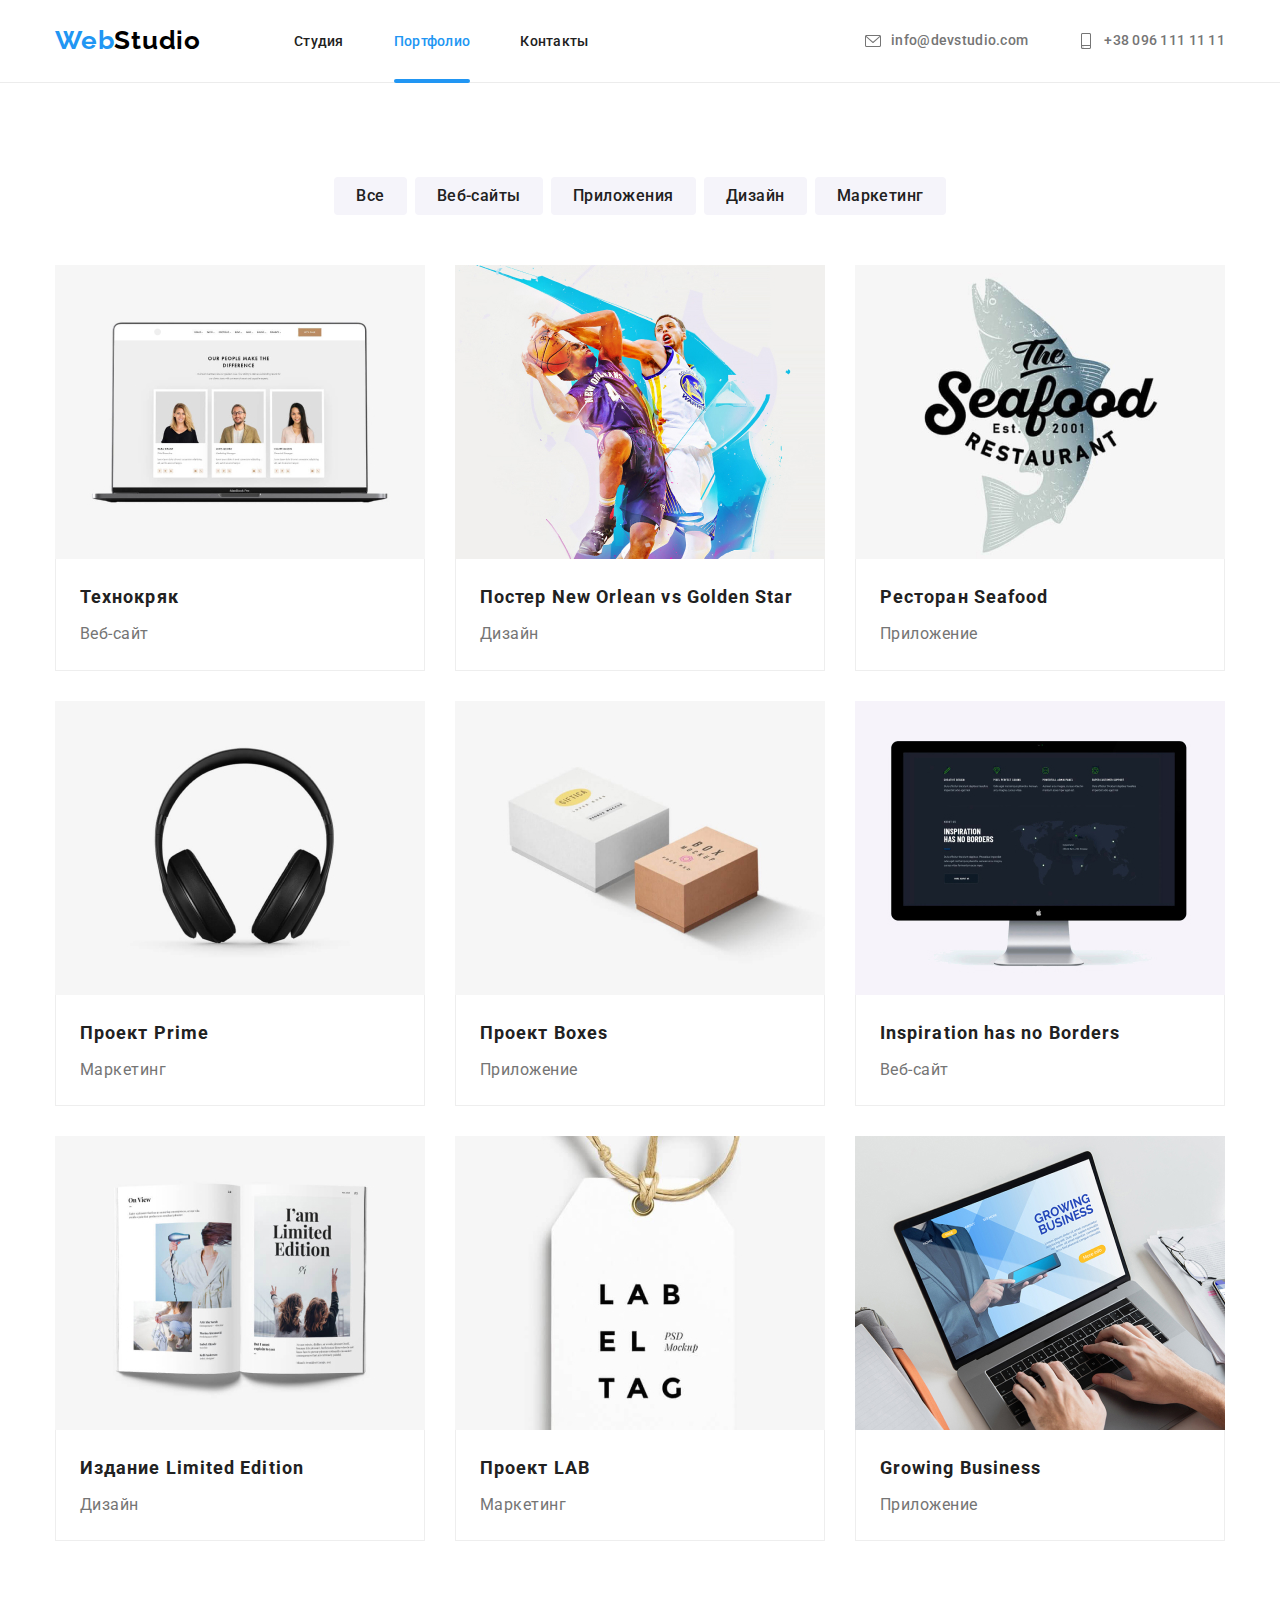
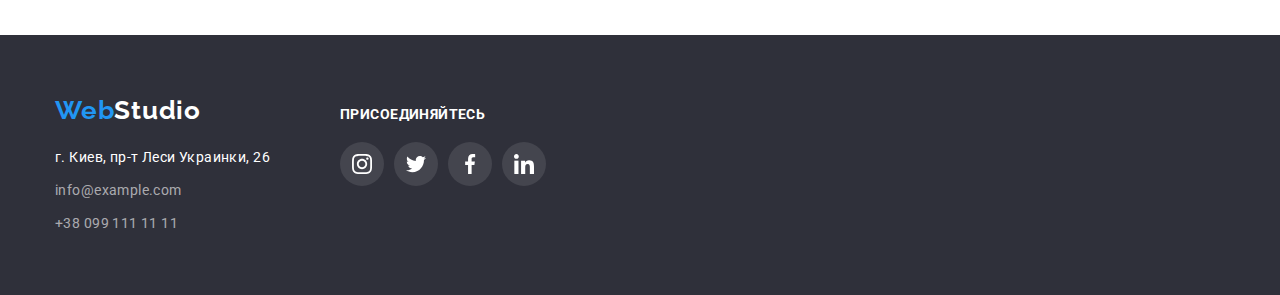
==== portfolio.html @ f80102ec "HW 06" ====
<!DOCTYPE html>
<html lang="ru">
  <head>
    <meta charset="UTF-8" />
    <meta http-equiv="X-UA-Compatible" content="IE=edge" />
    <meta name="viewport" content="width=device-width, initial-scale=1.0" />
    <title>Портфолио</title>
    <link
      rel="stylesheet"
      href="https://cdn.jsdelivr.net/npm/modern-normalize@1.1.0/modern-normalize.css"
    />
    <link rel="preconnect" href="https://fonts.googleapis.com" />
    <link rel="preconnect" href="https://fonts.gstatic.com" crossorigin />
    <link rel="stylesheet" href="./css/styles.css" />
    <link
      href="https://fonts.googleapis.com/css2?family=Raleway:wght@700&family=Roboto:wght@400;500;700;900&display=swap"
      rel="stylesheet"
    />
  </head>
  <body>
    <header class="header-page">
      <div class="container header-page-container">
        <nav class="nav">
          <a class="logo header-logo link" href="/"><span class="web">Web</span>Studio</a>
          <ul class="list nav-list nav">
            <li class="site-nav-item">
              <a class="site-nav link" href="./index.html">Студия</a></li>
            <li class="site-nav-item">
              <a class="site-nav link current" href="./portfolio.html">Портфолио</a>
            </li>
            <li class="site-nav-item"><a class="site-nav link" href="">Контакты</a></li>
          </ul>
        </nav>
        <ul class="list nav nav-item">
          <li class="contact-nav-item">
            <a class="contact-nav link" href="info@devstudio.com">
              <svg class="contact-nav-icon" width="16" height="16">
                <use href="./img/icons.svg#envelope"></use>
              </svg>
              <span lang="en"> info@devstudio.com </span>
            </a>
          </li>
          <li class="contact-nav-item">
            <a class="contact-nav link" href="tel:+380961111111">
              <svg class="contact-nav-icon" width="16" height="16">
                <use href="./img/icons.svg#smartphone"></use></svg
              >+38 096 111 11 11
            </a>
          </li>
        </ul>
      </div>
    </header>
    <main>
      <section class="portfolio">
        <div class="container">
          <ul class="list menu">
            <li><button type="button" class="button portfolio-button">Все</button></li>
            <li><button type="button" class="button portfolio-button">Веб-сайты</button></li>
            <li><button type="button" class="button portfolio-button">Приложения</button></li>
            <li><button type="button" class="button portfolio-button">Дизайн</button></li>
            <li><button type="button" class="button portfolio-button">Маркетинг</button></li>
          </ul>
          <ul class="list portfolio-list">
            <li class="portfolio-list-card">
              <div class="portfolio-list-card-wrapper">
                <img src="./img/img4.jpg" alt="Веб-сайт" width="370" height="294" />
                <p class="overlay">
                  Ресурс предлагает комплексные предложения с разным уровнем функционала и сервисов.
                  Все это позволит посетителю получить исчерпывающие сведения о компании или частном
                  лице.
                </p>
              </div>

              <div class="portfolio-card">
                <h3 class="portfolio-title">Технокряк</h3>
                <p class="portfolio-text">Веб-сайт</p>
              </div>
            </li>
            <li class="portfolio-list-card">
              <div class="portfolio-list-card-wrapper">
                <img src="./img/img5.jpg" alt="Дизайн" width="370" height="294" />
                <p class="overlay">
                  Ресурс предлагает комплексные предложения с разным уровнем функционала и сервисов.
                  Все это позволит посетителю получить исчерпывающие сведения о компании или частном
                  лице.
                </p>
              </div>

              <div class="portfolio-card">
                <h3 class="portfolio-title">
                  Постер <span lang="en">New Orlean vs Golden Star</span>
                </h3>
                <p class="portfolio-text">Дизайн</p>
              </div>
            </li>
            <li class="portfolio-list-card">
              <div class="portfolio-list-card-wrapper">
                <img src="./img/img6.jpg" alt="Приложение" width="370" height="294" />
                <p class="overlay">
                  Ресурс предлагает комплексные предложения с разным уровнем функционала и сервисов.
                  Все это позволит посетителю получить исчерпывающие сведения о компании или частном
                  лице.
                </p>
              </div>
              <div class="portfolio-card">
                <h3 class="portfolio-title">Ресторан <span lang="en">Seafood</span></h3>
                <p class="portfolio-text">Приложение</p>
              </div>
            </li>
            <li class="portfolio-list-card">
              <div class="portfolio-list-card-wrapper">
                <img src="./img/img7.jpg" alt=">Маркетинг" width="370" height="294" />
                <p class="overlay">
                  Ресурс предлагает комплексные предложения с разным уровнем функционала и сервисов.
                  Все это позволит посетителю получить исчерпывающие сведения о компании или частном
                  лице.
                </p>
              </div>
              <div class="portfolio-card">
                <h3 class="portfolio-title">Проект <span lang="en">Prime</span></h3>
                <p class="portfolio-text">Маркетинг</p>
              </div>
            </li>
            <li class="portfolio-list-card">
              <div class="portfolio-list-card-wrapper">
                <img src="./img/img8.jpg" alt="Приложение" width="370" height="294" />
                <p class="overlay">
                  Ресурс предлагает комплексные предложения с разным уровнем функционала и сервисов.
                  Все это позволит посетителю получить исчерпывающие сведения о компании или частном
                  лице.
                </p>
              </div>
              <div class="portfolio-card">
                <h3 class="portfolio-title">Проект <span lang="en">Boxes</span></h3>
                <p class="portfolio-text">Приложение</p>
              </div>
            </li>
            <li class="portfolio-list-card">
              <div class="portfolio-list-card-wrapper">
                <img src="./img/img9.jpg" alt="Веб-сайт" width="370" height="294" />
                <p class="overlay">
                  Ресурс предлагает комплексные предложения с разным уровнем функционала и сервисов.
                  Все это позволит посетителю получить исчерпывающие сведения о компании или частном
                  лице.
                </p>
              </div>
              <div class="portfolio-card">
                <h3 class="portfolio-title"><span lang="en">Inspiration has no Border</span>s</h3>
                <p class="portfolio-text">Веб-сайт</p>
              </div>
            </li>
            <li class="portfolio-list-card">
              <div class="portfolio-list-card-wrapper">
                <img src="./img/img10.jpg" alt="Дизайн" width="370" height="294" />
                <p class="overlay">
                  Ресурс предлагает комплексные предложения с разным уровнем функционала и сервисов.
                  Все это позволит посетителю получить исчерпывающие сведения о компании или частном
                  лице.
                </p>
              </div>
              <div class="portfolio-card">
                <h3 class="portfolio-title">Издание <span lang="en">Limited Edition</span></h3>
                <p class="portfolio-text">Дизайн</p>
              </div>
            </li>
            <li class="portfolio-list-card">
              <div class="portfolio-list-card-wrapper">
                <img src="./img/img11.jpg" alt=">Маркетинг" width="370" height="294" />

                <p class="overlay">
                  Ресурс предлагает комплексные предложения с разным уровнем функционала и сервисов.
                  Все это позволит посетителю получить исчерпывающие сведения о компании или частном
                  лице.
                </p>
              </div>
              <div class="portfolio-card">
                <h3 class="portfolio-title">Проект <span lang="en">LAB</span></h3>
                <p class="portfolio-text">Маркетинг</p>
              </div>
            </li>
            <li class="portfolio-list-card">
              <div class="portfolio-list-card-wrapper">
                <img src="./img/img12.jpg" alt="Приложение" width="370" height="294" />
                <p class="overlay">
                  Ресурс предлагает комплексные предложения с разным уровнем функционала и сервисов.
                  Все это позволит посетителю получить исчерпывающие сведения о компании или частном
                  лице.
                </p>
              </div>
              <div class="portfolio-card">
                <h3 class="portfolio-title"><span lang="en">Growing Business</span></h3>
                <p class="portfolio-text">Приложение</p>
              </div>
            </li>
          </ul>
        </div>
      </section>
    </main>
    <footer class="footer">
      <div class="container footer-section">
        <div class="footer-contact-section">
          <a class="logo link footer-logo" href="/"><span class="footer-web">Web</span>Studio</a>
          <address>
            <ul class="list">
              <li class="footer-list">
                <a
                  class="footer-link link"
                  href="https://www.google.com/maps/place/бул.+Леси+Украинки,+26,+Киев,+02000/@50.4265824,30.5372888,18z/data=!3m1!4b1!4m5!3m4!1s0x40d4cf0e033ecbe9:0x57a4dffefec77da0!8m2!3d50.4265807!4d30.5383858"
                  >г. Киев, пр-т Леси Украинки, 26</a
                >
              </li>
              <li class="footer-list">
                <a class="footer-contact link" href="info@example.com">info@example.com</a>
              </li>
              <li class="footer-list">
                <a class="footer-contact link" href="tel:+380961111111">+38 099 111 11 11</a>
              </li>
            </ul>
          </address>
        </div>
        <div class="footer-join">
          <h3 class="join-text">присоединяйтесь</h3>
          <ul class="footer-social-menu list">
            <li class="footer-social-list">
              <a href="" class="footer-social-link">
                <svg class="footer-social-icon" width="20" heigth="20">
                  <use href="./img/icons.svg#instagram"></use>
                </svg>
              </a>
            </li>
            <li class="footer-social-list">
              <a href="" class="footer-social-link">
                <svg class="footer-social-icon" width="20" heigth="20">
                  <use href="./img/icons.svg#twitter"></use>
                </svg>
              </a>
            </li>
            <li class="footer-social-list">
              <a href="" class="footer-social-link">
                <svg class="footer-social-icon" width="20" heigth="20">
                  <use href="./img/icons.svg#facebook"></use>
                </svg>
              </a>
            </li>
            <li class="footer-social-list">
              <a href="" class="footer-social-link">
                <svg class="footer-social-icon" width="20" heigth="20">
                  <use href="./img/icons.svg#linkedin"></use>
                </svg>
              </a>
            </li>
          </ul>
        </div>
      </div>
    </footer>
    <script src="./js/modal.js"></script>
  </body>
</html>
---- css/styles.css ----
/*====================================Сброс стилей====================================*/
h1, 
h2, 
h3, 
h4, 
p {
        margin-top: 0;
        margin-bottom: 0;
}

ul {
        margin-top: 0;
        margin-bottom: 0;
        padding-left: 0;
}

img {
        display: block;
}

.list {
        list-style: none;
}

.link {
        text-decoration: none;
}

.section {
        padding: 94px 0;
}
.container {
        width: 1200px;
        margin-left: auto;
        margin-right: auto;
        padding-left: 15px;
        padding-right: 15px;
        
}

/*====================================/Сброс стилей====================================*/

/* палитра цветов */
/* Основной цвет #757575 */
/* Вторичный цвет #212121 */
/* акцент #2196F3 */
/* Основной цвет фона #ffffff */
/* Основной цвет иконки #AFB1B8 */
:root {
        --main-text-color: #757575;
        --title-text-color: #212121;
        --accent-color :#2196F3;
        --White: #ffffff;
        --main-font-family: 'Roboto', sans-serif;
        --main-fill-icon: #AFB1B8;
        --trans-dur: 250ms;
        --trans-tim-func: cubic-bezier(0.4, 0, 0.2, 1);
}

body {
        font-family: 'Roboto', sans-serif;
        font-weight: 400;
        background-color: #ffffff;
        color: #757575;
}










/* ====================================HEADER==================================== */
.header-page {
        border-bottom: 1px solid #ECECEC;
}
.header-page-container {
        display: flex;
        align-items: center;
        justify-content: space-between;
        
}

.nav {
        display: flex;
        align-items: center;
}
.header-logo {
        padding-top: 24px;
        padding-bottom: 25px;
}

.logo {
        align-items: center;
        margin-right: 93px;

        color: #000000;

        font-family: 'Raleway', sans-serif;
        font-weight: 700;
        font-size: 26px;
        line-height: 1.19;
        letter-spacing: 0.03em;
}

.web {
        color: var(--accent-color);
}
.site-nav-item {
        position: relative;
        padding-top: 32px;
        padding-bottom: 32px;
}
.site-nav-item:not(:last-child) {
        margin-right: 50px;
}
.site-nav-item .link.current {
        color: var(--accent-color);
}
.site-nav-item .link.current::after {
        position: absolute;
        bottom: -1px;
        left: 0;
        content: '';
        width: 100%;
        height: 4px;
        background-color: var(--accent-color);
        border-radius: 2px;
}

.site-nav {
        color: var(--title-text-color);
        
        font-weight: 500;
        font-size: 14px;
        line-height: 1.14;
        letter-spacing: 0.02em;

        transition-property: color;
        transition-duration: var(--trans-dur);
        transition-timing-function: var(--trans-tim-func);
}

.site-nav:hover,
.site-nav:focus {
        color: var(--accent-color) ;
}

.contact-nav-item:not(:last-child) {
        margin-right: 50px;
}

.contact-nav {
        display: flex;
        align-items: center;
        gap: 10px;
        font-weight: 500;
        font-size: 14px;
        line-height: 1.14;
        letter-spacing: 0.02em;
        color: var(--main-text-color);

        transition-property: color;
        transition-duration: var(--trans-dur);
        transition-timing-function: var(--trans-tim-func);
}

.contact-nav:hover,
.contact-nav:focus {
        color: var(--accent-color);

}
.nav-item {
        padding-top: 32px;
        padding-bottom: 32px;
}
.contact-nav-icon {
        display: block;
        fill: currentColor;
}

/* ====================================/HEADER==================================== */

/* ====================================HERO==================================== */

.hero {
        display: flex;
        justify-content: center;
        background-repeat: no-repeat;
        background-position: 50%;
        background-color: #C4C4C4;
        background-image: linear-gradient(
        rgba(47, 48, 58, 0.4), 
        rgba(47, 48, 58, 0.4)), 
        url(../img/bg.png);
        min-height: 600px;
        padding: 0;
}

.hero-container {
        display: flex;
        flex-direction: column;
        justify-content: center;
        align-items: center;
}

.hero-title {
        margin-bottom: 30px;
        max-width: 696px;
        font-weight: 900;
        font-size: 44px;
        line-height: 1.36;
        text-align: center;
        letter-spacing: 0.06em;
        text-transform: uppercase;
        color: var(--White);
}

/* ====================================/HERO==================================== */

/* ====================================BUTTONS==================================== */

.hero-button {
        padding: 10px 32px;
        border-radius: 4px;
        border: transparent;
        font-family: 'Roboto';
        font-style: normal;
        font-weight: 700;
        font-size: 16px;
        line-height: 1.88;
        display: flex;
        align-items: center;
        text-align: center;
        letter-spacing: 0.06em;
        cursor: pointer;
        background-color: var(--accent-color);
        color: var(--White);

        transition-property: color, background-color;
        transition-duration: var(--trans-dur);
        transition-timing-function: var(--trans-tim-func);
}

.hero-button:hover,
.hero-button:focus {
        background-color: #188CE8;
        color: var(--White);
}

.button {
        font-family: 'Roboto';
        font-style: normal;
        font-weight: 500;
        font-size: 16px;
        line-height: 1.63;
        text-align: center;
        letter-spacing: 0.03em;
        cursor: pointer;
        background-color: #F5F4FA;
        color: var(--title-text-color);

        transition-property: color, background-color;
        transition-duration: var(--trans-dur);
        transition-timing-function: var(--trans-tim-func);
}

.button:hover,
.button:focus {
        background-color: var(--accent-color);
        color: var(--White);
}
/* ====================================/BUTTONS==================================== */

/* ====================================FEATURES==================================== */

.features-list {
        display:flex;
        align-items: center;
        flex-wrap: wrap;
        gap: 30px;
}

.features-item {
        display: flex;
        flex-direction: column;
        flex-basis: calc((100% - 90px) / 4);
}

.section .section-title {
        margin-bottom: 10px;
        font-weight: 700;
        font-size: 14px;
        line-height: 1.14;
        letter-spacing: 0.03em;
        text-transform: uppercase;
        color: var(--title-text-color);
}
.section .section-text {
        font-size: 14px;
        line-height: 1.71;
        letter-spacing: 0.03em;
}
.features-list-icon {
        display: flex;
        justify-content: center;
        align-items: center;
        height: 120px;
        background: #F5F4FA;
        border-radius: 4px;
        margin-bottom: 30px;
}

/* ====================================/FEATURES==================================== */

/* ====================================WORK==================================== */
.work {
        padding-top: 0;
}

.work-title {
        margin-bottom: 50px;
        font-weight: 700;
        font-size: 36px;
        line-height: 1.16;
        text-align: center;
        letter-spacing: 0.03em;
        color: var(--title-text-color);
}

.work-list {
        display: flex;
        flex-wrap: wrap;
        gap: 30px;
}
.work-list-card {
        position: relative;
        flex-basis: calc((100% - 60px) / 3);
}
.modal {
        position: absolute;
        bottom: 0;
        left: 0;
        width: 100%;
        padding: 27px 82px;
        background: rgba(47, 48, 58, 0.8);


        font-family: 'Roboto';
        font-style: normal;
        font-weight: 700;
        font-size: 14px;
        line-height: 16px;
        text-align: center;
        letter-spacing: 0.03em;
        text-transform: uppercase;
        
        color: #FFFFFF;
}

/* ====================================/WORK==================================== */

/* ====================================TEAM==================================== */
.team-fon {
        background-color: #F5F4FA;
}

.team-title {
        margin-bottom: 50px;
        font-weight: 700;
        font-size: 36px;
        line-height: 1.16;
        text-align: center;
        letter-spacing: 0.03em;
        color: var(--title-text-color);
}
.team-list {
        display: flex;
        flex-wrap: wrap;
        gap: 30px;
}

.team-card {
        flex-basis: calc((100% - 90px) / 4);
        background: var(--White);
        box-shadow: 0px 1px 3px rgba(0, 0, 0, 0.12), 0px 1px 1px rgba(0, 0, 0, 0.14), 0px 2px 1px rgba(0, 0, 0, 0.2);
        border-radius: 0px 0px 4px 4px;
}
.team-card-text {
        padding-top: 30px;
        padding-bottom: 30px;
}

.team-name {
        margin-bottom: 10px;
        font-weight: 500;
        font-size: 16px;
        line-height: 1.19;
        text-align: center;
        letter-spacing: 0.03em;
        color: var(--title-text-color);
}

.team-text {
        margin-bottom: 16px;
        font-size: 16px;
        line-height: 1.19;
        text-align: center;
        letter-spacing: 0.03em;
        color: var(--main-text-color);
}

.team-social-list {
        display: flex;
        justify-content: center;
        gap: 10px;
}

.team-social-link {
        display: flex;
        align-items: center;
        justify-content: center;
        width: 44px;
        height: 44px;
        border-radius: 50%;
        background-color: var(--White);
        fill: var(--main-fill-icon);

        transition-property: fill, background-color;
        transition-duration: var(--trans-dur);
        transition-timing-function: var(--trans-tim-func);
}
.team-social-link:hover,
.team-social-link:focus {
        background-color: var(--accent-color);
        fill: var(--White);
}


/* ====================================/TEAM==================================== */

/* ====================================CLIENT==================================== */
.client-title {
        font-weight: 700;
        font-size: 36px;
        line-height: 42px;
        text-align: center;
        letter-spacing: 0.03em;
        
        color: var(--title-text-color);
        margin-bottom: 50px;
}

.client-list {
        display: flex;
        justify-content: space-between;
}

.client-link {
        display: flex;
        justify-content: center;
        align-items: center;
        width: 170px;
        height: 92px;
        border: 1px solid var(--main-fill-icon);
        border-radius: 3px;
        fill: var(--main-fill-icon);

        transition-property: fill, border;
        transition-duration: var(--trans-dur);
        transition-timing-function: var(--trans-tim-func);
}

.client-link:hover,
.client-link:focus {
        fill: var(--accent-color);
        border: 1px solid var(--accent-color);
}
/* ====================================/CLIENT==================================== */

/* ====================================FOOTER==================================== */
.footer {
        background-color: #2F303A;
        padding-top: 60px;
        padding-bottom: 60px;
}

.footer-section {
        display: flex;
        align-items: baseline;
}

.footer-contact-section {
        display: flex;
        flex-direction: column;
        margin-right: 70px;
}

.footer .logo {
        font-family: 'Raleway', sans-serif;
        font-weight: 700;
        font-size: 26px;
        line-height: 1.19;
        letter-spacing: 0.03em;
        color: var(--White) ;
        margin: 0;
        margin-bottom: 20px;
}
.footer-logo {
        margin-bottom: 20px;
}
.footer-web {
        color: var(--accent-color);
}

.footer-list:not(:last-child) {
        margin-bottom: 9px;
}

.footer-link {
        font-size: 14px;
        font-style: normal;
        line-height: 1.71;
        letter-spacing: 0.03em;
        color: var(--White);
}
.footer-contact {
        font-size: 14px;
        font-style: normal;
        line-height: 1.71;
        letter-spacing: 0.03em;
        color: rgba(255, 255, 255, 0.6);

        transition-property: color;
        transition-duration: var(--trans-dur);
        transition-timing-function: var(--trans-tim-func);
}
.footer-contact:hover,
.footer-contact:focus {
        color: var(--accent-color);
}
/*  JOIN */

.join-text {
        font-family: 'Roboto';
        font-style: normal;
        font-weight: 700;
        font-size: 14px;
        line-height: 16px;
        letter-spacing: 0.03em;
        text-transform: uppercase;
        color: var(--White);

        margin-bottom: 20px;
}
/*================== JOIN ==================*/
.footer-join {
        display: flex;
        flex-direction: column;
}

.footer-social-menu {
        display: flex;
}

.footer-social-list {
        margin-right: 10px;
}

.footer-social-link {
        display: flex;
        justify-content: center;
        align-items: center;
        width: 44px;
        height: 44px;
        background: rgba(255, 255, 255, 0.1);
        border-radius: 50%;

        transition-property: background-color;
        transition-duration: var(--trans-dur);
        transition-timing-function: var(--trans-tim-func);

}
.footer-social-link:hover,
.footer-social-link:focus {
        background-color: #2196F3;
}

.footer-social-icon {
        width: 20px;
        height: 20px;
        fill: var(--White);
}

/*================== /JOIN ==================*/

/* ====================================/FOOTER==================================== */

/* ====================================MODAL WINDOW==================================== */

.backdrop {
        position: fixed;
        width: 100%;
        height: 100%;
        top: 0;
        left: 0;
        background-color: rgba(0, 0, 0, 0.2);
        z-index: 1000;

        transition-property: visibility, opacity, transform;
        transition-duration: var(--trans-dur);
        transition-timing-function: var(--trans-tim-func);
}

.backdrop.is-hidden {
        visibility: hidden;
        opacity: 0;
        pointer-events: none;
        transform: translateY(100%) scale(4);
}

.modal-window {
        position: absolute;
        top: 50%;
        left: 50%;
        transform: translate(-50%, -50%) scale(1);
        

        width: 528px;
        min-height: 581px;
        background-color: var(--White);
}

.modal-close-btn {
        display: flex;
        justify-content: center;
        align-items: center;

        position: absolute;
        top: 8px;
        right: 8px;
        width: 30px;
        height: 30px;
        background-color: #FFFFFF;
        border: 1px solid rgba(0, 0, 0, 0.1);
        border-radius: 50%;

        transition-property: fill;
        transition-duration: var(--trans-dur);
        transition-timing-function: var(--trans-tim-func);
}
.modal-close-btn:hover,
.modal-close-btn:focus {
        fill: var(--accent-color);
}


/* ====================================/MODAL WINDOW==================================== */

/* ====================================PORTFOLIO==================================== */
.portfolio {
        display: flex;
        flex-direction: column;
        padding-top: 94px;
        padding-bottom: 94px;
}

.menu {
        display: flex;
        flex-wrap: wrap;
        justify-content: center;
        align-items: center;

        gap: 8px;
        margin-bottom: 50px;
}

.portfolio-button {
        padding: 6px 22px;

        border-radius: 4px;
        border: transparent;

        transition-property: color var(--trans-dur) var(--trans-tim-func), bacground-color var(--trans-dur) var(--trans-tim-func), box-shadow var(--trans-dur) var(--trans-tim-func);
}

.portfolio-button:hover,
.portfolio-button:focus {
        background-color: var(--accent-color);
        color: var(--White);
        box-shadow: 0px 3px 1px rgba(0, 0, 0, 0.1),
        0px 1px 2px rgba(0, 0, 0, 0.08),
        0px 2px 2px rgba(0, 0, 0, 0.12);
}

.portfolio-list {
        display: flex;
        flex-wrap: wrap;
        justify-content: space-between;
        gap: 30px;
}
.portfolio-list-card {
        position: relative;
        flex-basis: calc((100% - 60px) / 3);

        transition-property: box-shadow;
        transition-duration: var(--trans-dur);
        transition-timing-function: var(--trans-tim-func);
}
.portfolio-list-card:hover,
.portfolio-list-card:focus {
        cursor: pointer;
        box-shadow: 
        0px 1px 1px rgba(0, 0, 0, 0.12), 
        0px 4px 4px rgba(0, 0, 0, 0.06), 
        1px 4px 6px rgba(0, 0, 0, 0.16);
        
}
.overlay {
        position: absolute;
        left: 0;
        bottom: 0;
        overflow: auto;
        transform: translate(0, 100%);


        font-style: normal;
        font-family: 'Roboto';
        font-weight: 400;
        font-size: 18px;
        line-height: 28px;
        letter-spacing: 0.03em;
        
        color: var(--White);
        background-color: rgba(33, 150, 243, 0.9);
        padding: 63px 24px;

        transition-property: transform;
        transition-duration: var(--trans-dur);
        transition-timing-function: var(--trans-tim-func);
}

.portfolio-list-card:hover .overlay {
        transform: translate(0, 0%);
}


.portfolio-list-card-wrapper {
        position: relative;
        overflow: hidden;
}



.portfolio-card {
        background: var(--White);
        border-right: 1px solid #EEEEEE;
        border-bottom: 1px solid #EEEEEE;
        border-left: 1px solid #EEEEEE;
        padding: 20px 24px;
}

.portfolio-title {
        font-weight: 700;
        font-size: 18px;
        line-height: 2;
        letter-spacing: 0.06em;
        color: var(--title-text-color);
        margin-bottom: 4px;
}

.portfolio-text {
        font-size: 16px;
        line-height: 1.88;
        letter-spacing: 0.03em;
        color: var(--main-text-color);
}
/* ====================================/PORTFOLIO==================================== */
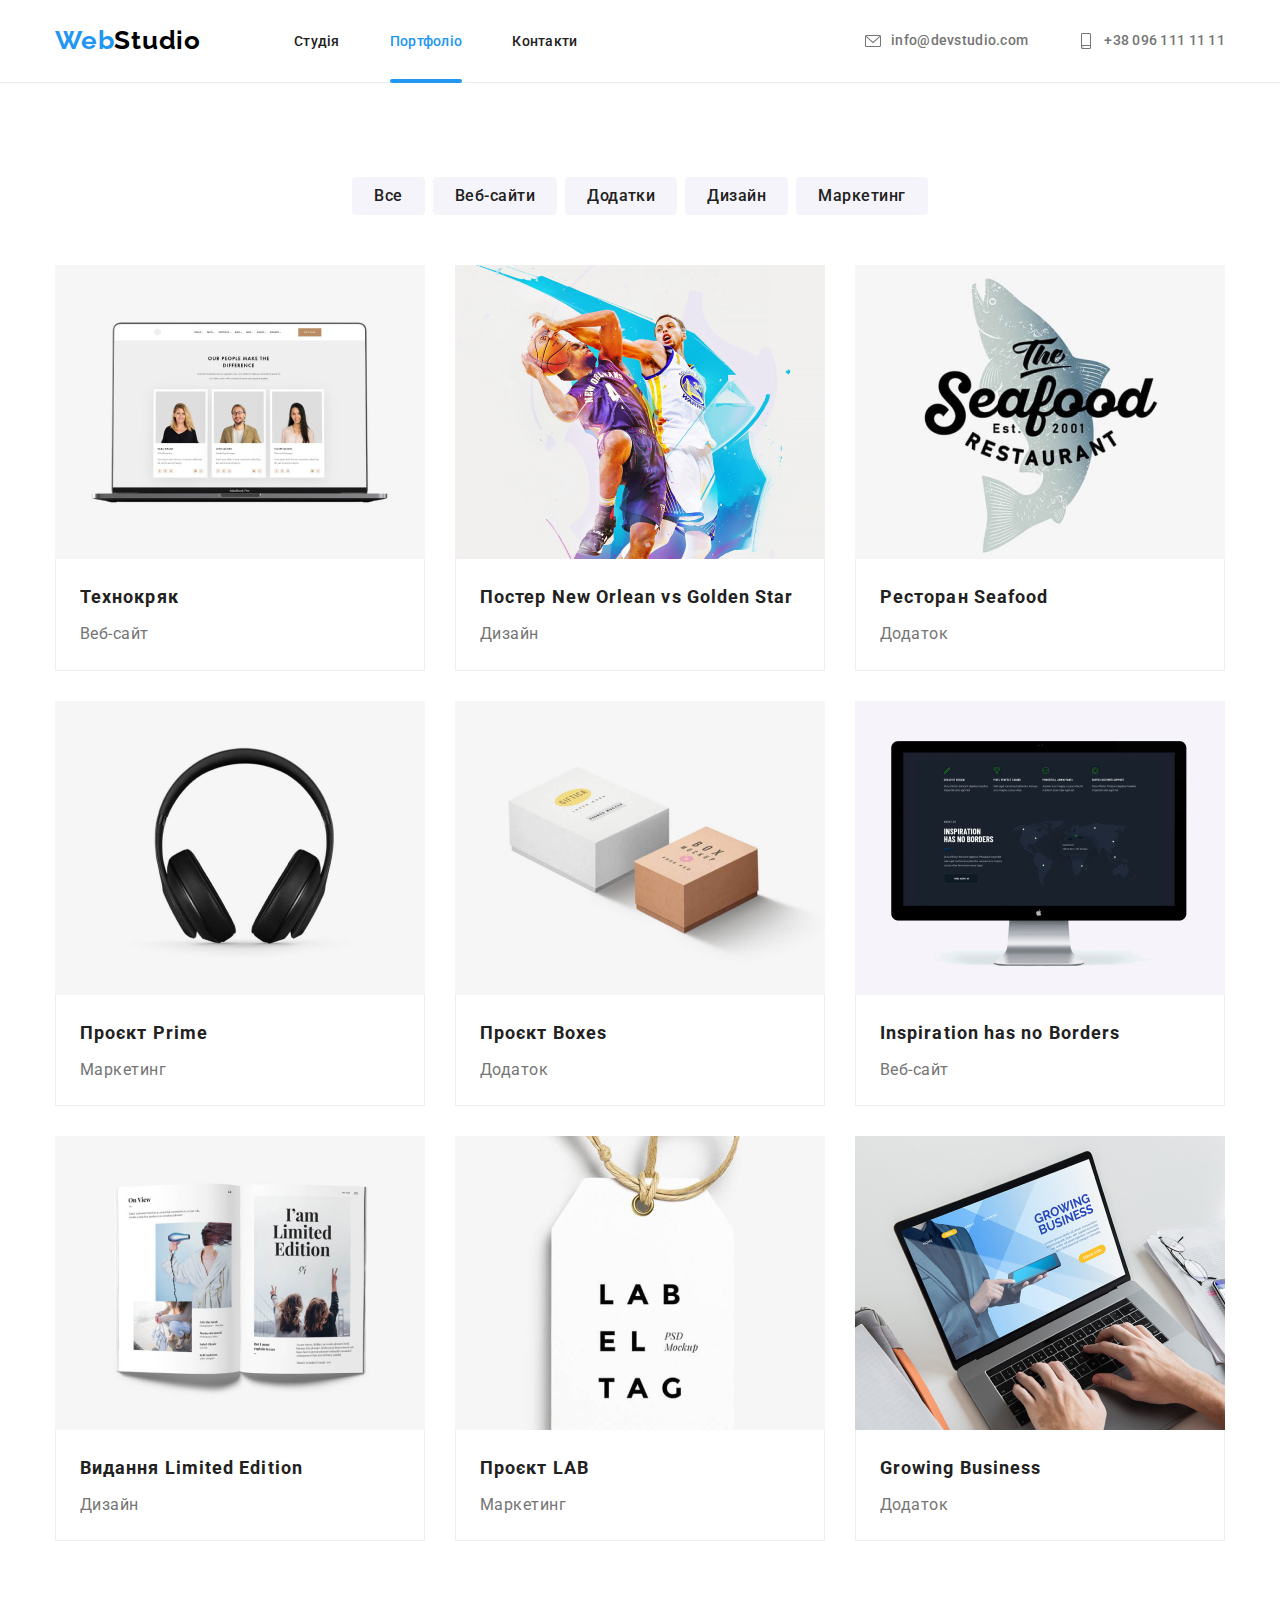
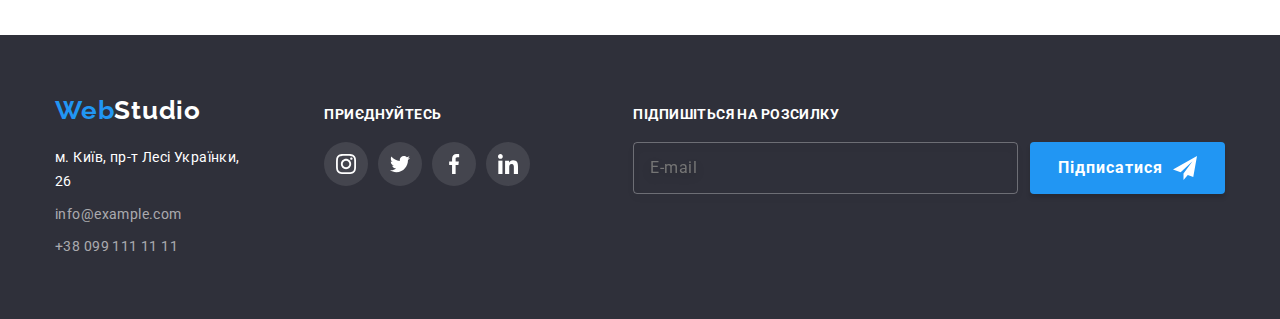
==== commit 2db68c8a: "HW 06" ====
--- a/portfolio.html
+++ b/portfolio.html
@@ -1,5 +1,5 @@
 <!DOCTYPE html>
-<html lang="ru">
+<html lang="uk">
   <head>
     <meta charset="UTF-8" />
     <meta http-equiv="X-UA-Compatible" content="IE=edge" />
@@ -21,14 +21,15 @@
     <header class="header-page">
       <div class="container header-page-container">
         <nav class="nav">
-          <a class="logo header-logo link" href="/"><span class="web">Web</span>Studio</a>
+          <a class="logo header-logo link" href="/"> <span class="web">Web</span>Studio</a>
           <ul class="list nav-list nav">
             <li class="site-nav-item">
-              <a class="site-nav link" href="./index.html">Студия</a></li>
+              <a class="site-nav link" href="./index.html">Студія</a>
+            </li>
             <li class="site-nav-item">
-              <a class="site-nav link current" href="./portfolio.html">Портфолио</a>
-            </li>
-            <li class="site-nav-item"><a class="site-nav link" href="">Контакты</a></li>
+              <a class="site-nav link current" href="./portfolio.html">Портфоліо</a>
+            </li>
+            <li class="site-nav-item"><a class="site-nav link" href="">Контакти</a></li>
           </ul>
         </nav>
         <ul class="list nav nav-item">
@@ -55,8 +56,8 @@
         <div class="container">
           <ul class="list menu">
             <li><button type="button" class="button portfolio-button">Все</button></li>
-            <li><button type="button" class="button portfolio-button">Веб-сайты</button></li>
-            <li><button type="button" class="button portfolio-button">Приложения</button></li>
+            <li><button type="button" class="button portfolio-button">Веб-сайти</button></li>
+            <li><button type="button" class="button portfolio-button">Додатки</button></li>
             <li><button type="button" class="button portfolio-button">Дизайн</button></li>
             <li><button type="button" class="button portfolio-button">Маркетинг</button></li>
           </ul>
@@ -65,9 +66,9 @@
               <div class="portfolio-list-card-wrapper">
                 <img src="./img/img4.jpg" alt="Веб-сайт" width="370" height="294" />
                 <p class="overlay">
-                  Ресурс предлагает комплексные предложения с разным уровнем функционала и сервисов.
-                  Все это позволит посетителю получить исчерпывающие сведения о компании или частном
-                  лице.
+                  Ресурс пропонує комплексні пропозиції з різним рівнем функціоналу та сервісів. Все
+                  це дозволить відвідувачу отримати вичерпні відомості про компанію чи приватну
+                  особу.
                 </p>
               </div>
 
@@ -80,9 +81,9 @@
               <div class="portfolio-list-card-wrapper">
                 <img src="./img/img5.jpg" alt="Дизайн" width="370" height="294" />
                 <p class="overlay">
-                  Ресурс предлагает комплексные предложения с разным уровнем функционала и сервисов.
-                  Все это позволит посетителю получить исчерпывающие сведения о компании или частном
-                  лице.
+                  Ресурс пропонує комплексні пропозиції з різним рівнем функціоналу та сервісів. Все
+                  це дозволить відвідувачу отримати вичерпні відомості про компанію чи приватну
+                  особу.
                 </p>
               </div>
 
@@ -97,27 +98,27 @@
               <div class="portfolio-list-card-wrapper">
                 <img src="./img/img6.jpg" alt="Приложение" width="370" height="294" />
                 <p class="overlay">
-                  Ресурс предлагает комплексные предложения с разным уровнем функционала и сервисов.
-                  Все это позволит посетителю получить исчерпывающие сведения о компании или частном
-                  лице.
+                  Ресурс пропонує комплексні пропозиції з різним рівнем функціоналу та сервісів. Все
+                  це дозволить відвідувачу отримати вичерпні відомості про компанію чи приватну
+                  особу.
                 </p>
               </div>
               <div class="portfolio-card">
                 <h3 class="portfolio-title">Ресторан <span lang="en">Seafood</span></h3>
-                <p class="portfolio-text">Приложение</p>
+                <p class="portfolio-text">Додаток</p>
               </div>
             </li>
             <li class="portfolio-list-card">
               <div class="portfolio-list-card-wrapper">
                 <img src="./img/img7.jpg" alt=">Маркетинг" width="370" height="294" />
                 <p class="overlay">
-                  Ресурс предлагает комплексные предложения с разным уровнем функционала и сервисов.
-                  Все это позволит посетителю получить исчерпывающие сведения о компании или частном
-                  лице.
-                </p>
-              </div>
-              <div class="portfolio-card">
-                <h3 class="portfolio-title">Проект <span lang="en">Prime</span></h3>
+                  Ресурс пропонує комплексні пропозиції з різним рівнем функціоналу та сервісів. Все
+                  це дозволить відвідувачу отримати вичерпні відомості про компанію чи приватну
+                  особу.
+                </p>
+              </div>
+              <div class="portfolio-card">
+                <h3 class="portfolio-title">Проєкт <span lang="en">Prime</span></h3>
                 <p class="portfolio-text">Маркетинг</p>
               </div>
             </li>
@@ -125,23 +126,23 @@
               <div class="portfolio-list-card-wrapper">
                 <img src="./img/img8.jpg" alt="Приложение" width="370" height="294" />
                 <p class="overlay">
-                  Ресурс предлагает комплексные предложения с разным уровнем функционала и сервисов.
-                  Все это позволит посетителю получить исчерпывающие сведения о компании или частном
-                  лице.
-                </p>
-              </div>
-              <div class="portfolio-card">
-                <h3 class="portfolio-title">Проект <span lang="en">Boxes</span></h3>
-                <p class="portfolio-text">Приложение</p>
+                  Ресурс пропонує комплексні пропозиції з різним рівнем функціоналу та сервісів. Все
+                  це дозволить відвідувачу отримати вичерпні відомості про компанію чи приватну
+                  особу.
+                </p>
+              </div>
+              <div class="portfolio-card">
+                <h3 class="portfolio-title">Проєкт <span lang="en">Boxes</span></h3>
+                <p class="portfolio-text">Додаток</p>
               </div>
             </li>
             <li class="portfolio-list-card">
               <div class="portfolio-list-card-wrapper">
                 <img src="./img/img9.jpg" alt="Веб-сайт" width="370" height="294" />
                 <p class="overlay">
-                  Ресурс предлагает комплексные предложения с разным уровнем функционала и сервисов.
-                  Все это позволит посетителю получить исчерпывающие сведения о компании или частном
-                  лице.
+                  Ресурс пропонує комплексні пропозиції з різним рівнем функціоналу та сервісів. Все
+                  це дозволить відвідувачу отримати вичерпні відомості про компанію чи приватну
+                  особу.
                 </p>
               </div>
               <div class="portfolio-card">
@@ -153,13 +154,13 @@
               <div class="portfolio-list-card-wrapper">
                 <img src="./img/img10.jpg" alt="Дизайн" width="370" height="294" />
                 <p class="overlay">
-                  Ресурс предлагает комплексные предложения с разным уровнем функционала и сервисов.
-                  Все это позволит посетителю получить исчерпывающие сведения о компании или частном
-                  лице.
-                </p>
-              </div>
-              <div class="portfolio-card">
-                <h3 class="portfolio-title">Издание <span lang="en">Limited Edition</span></h3>
+                  Ресурс пропонує комплексні пропозиції з різним рівнем функціоналу та сервісів. Все
+                  це дозволить відвідувачу отримати вичерпні відомості про компанію чи приватну
+                  особу.
+                </p>
+              </div>
+              <div class="portfolio-card">
+                <h3 class="portfolio-title">Видання <span lang="en">Limited Edition</span></h3>
                 <p class="portfolio-text">Дизайн</p>
               </div>
             </li>
@@ -168,13 +169,13 @@
                 <img src="./img/img11.jpg" alt=">Маркетинг" width="370" height="294" />
 
                 <p class="overlay">
-                  Ресурс предлагает комплексные предложения с разным уровнем функционала и сервисов.
-                  Все это позволит посетителю получить исчерпывающие сведения о компании или частном
-                  лице.
-                </p>
-              </div>
-              <div class="portfolio-card">
-                <h3 class="portfolio-title">Проект <span lang="en">LAB</span></h3>
+                  Ресурс пропонує комплексні пропозиції з різним рівнем функціоналу та сервісів. Все
+                  це дозволить відвідувачу отримати вичерпні відомості про компанію чи приватну
+                  особу.
+                </p>
+              </div>
+              <div class="portfolio-card">
+                <h3 class="portfolio-title">Проєкт <span lang="en">LAB</span></h3>
                 <p class="portfolio-text">Маркетинг</p>
               </div>
             </li>
@@ -182,14 +183,14 @@
               <div class="portfolio-list-card-wrapper">
                 <img src="./img/img12.jpg" alt="Приложение" width="370" height="294" />
                 <p class="overlay">
-                  Ресурс предлагает комплексные предложения с разным уровнем функционала и сервисов.
-                  Все это позволит посетителю получить исчерпывающие сведения о компании или частном
-                  лице.
+                  Ресурс пропонує комплексні пропозиції з різним рівнем функціоналу та сервісів. Все
+                  це дозволить відвідувачу отримати вичерпні відомості про компанію чи приватну
+                  особу.
                 </p>
               </div>
               <div class="portfolio-card">
                 <h3 class="portfolio-title"><span lang="en">Growing Business</span></h3>
-                <p class="portfolio-text">Приложение</p>
+                <p class="portfolio-text">Додаток</p>
               </div>
             </li>
           </ul>
@@ -206,7 +207,7 @@
                 <a
                   class="footer-link link"
                   href="https://www.google.com/maps/place/бул.+Леси+Украинки,+26,+Киев,+02000/@50.4265824,30.5372888,18z/data=!3m1!4b1!4m5!3m4!1s0x40d4cf0e033ecbe9:0x57a4dffefec77da0!8m2!3d50.4265807!4d30.5383858"
-                  >г. Киев, пр-т Леси Украинки, 26</a
+                  >м. Київ, пр-т Лесі Українки, 26</a
                 >
               </li>
               <li class="footer-list">
@@ -219,38 +220,61 @@
           </address>
         </div>
         <div class="footer-join">
-          <h3 class="join-text">присоединяйтесь</h3>
+          <h3 class="join-text">Приєднуйтесь</h3>
           <ul class="footer-social-menu list">
             <li class="footer-social-list">
               <a href="" class="footer-social-link">
-                <svg class="footer-social-icon" width="20" heigth="20">
+                <svg class="footer-social-icon">
                   <use href="./img/icons.svg#instagram"></use>
                 </svg>
               </a>
             </li>
             <li class="footer-social-list">
               <a href="" class="footer-social-link">
-                <svg class="footer-social-icon" width="20" heigth="20">
+                <svg class="footer-social-icon">
                   <use href="./img/icons.svg#twitter"></use>
                 </svg>
               </a>
             </li>
             <li class="footer-social-list">
               <a href="" class="footer-social-link">
-                <svg class="footer-social-icon" width="20" heigth="20">
+                <svg class="footer-social-icon">
                   <use href="./img/icons.svg#facebook"></use>
                 </svg>
               </a>
             </li>
             <li class="footer-social-list">
               <a href="" class="footer-social-link">
-                <svg class="footer-social-icon" width="20" heigth="20">
+                <svg class="footer-social-icon">
                   <use href="./img/icons.svg#linkedin"></use>
                 </svg>
               </a>
             </li>
           </ul>
         </div>
+        <form class="footer-form">
+          <label for="send">
+            <span class="footer-form-label">
+              Підпишіться на розсилку
+            </span>
+          </label>
+          <div class="footer-form-wrapper">
+            <input
+            class="footer-form-input"
+            type="email"
+            name="user_email"
+            id="send"
+            placeholder="E-mail"
+          />
+          <button type="submit" class="footer-button-send">
+            Підписатися
+            <svg class="footer-button-send-icon" width="24" height="24">
+              <use href="./img/icons.svg#send"></use>
+            </svg>
+          </button>
+          </div>
+          
+        </form>
       </div>
     </footer>
     <script src="./js/modal.js"></script>
--- a/css/styles.css
+++ b/css/styles.css
@@ -36,6 +36,16 @@
         padding-left: 15px;
         padding-right: 15px;
         
+}
+.visually-hidden {
+        position: absolute;
+        width: 1px;
+        height: 1px;
+        margin: -1px;
+        padding: 0;
+        overflow: hidden;
+        border: 0;
+        clip: rect(0 0 0 0);
 }
 
 /*====================================/Сброс стилей====================================*/
@@ -553,13 +563,14 @@
         letter-spacing: 0.03em;
         text-transform: uppercase;
         color: var(--White);
-
         margin-bottom: 20px;
 }
+
 /*================== JOIN ==================*/
 .footer-join {
         display: flex;
         flex-direction: column;
+        margin-right: 93px;
 }
 
 .footer-social-menu {
@@ -578,11 +589,9 @@
         height: 44px;
         background: rgba(255, 255, 255, 0.1);
         border-radius: 50%;
-
         transition-property: background-color;
         transition-duration: var(--trans-dur);
         transition-timing-function: var(--trans-tim-func);
-
 }
 .footer-social-link:hover,
 .footer-social-link:focus {
@@ -594,6 +603,91 @@
         height: 20px;
         fill: var(--White);
 }
+
+.footer-form {
+        display: flex;
+        flex-direction: column;
+
+
+}
+.footer-form-wrapper {
+        display: flex;
+
+}
+
+.footer-form-label {
+        display: block;
+        margin-bottom: 20px;
+        font-family: 'Roboto';
+        font-style: normal;
+        font-weight: 700;
+        font-size: 14px;
+        line-height: 16px;
+        letter-spacing: 0.03em;
+        text-transform: uppercase;
+        color: var(--White)
+}
+.footer-form-input {
+        width: 385px;
+        padding-top: 15px;
+        padding-bottom: 15px;
+        padding-left: 16px;
+        font-family: 'Roboto';
+        font-style: normal;
+        font-weight: 400;
+        font-size: 16px;
+        line-height: 20px;
+
+        display: flex;
+        align-items: center;
+        letter-spacing: 0.03em;
+        color: rgba(255, 255, 255, 0.6);
+        border: 1px solid rgba(255, 255, 255, 0.3);
+        filter: drop-shadow(0px 4px 4px rgba(0, 0, 0, 0.15));
+        border-radius: 4px;
+        background-color: transparent;
+}
+.footer-form-input:focus {
+        border: 1px solid #2196F3;
+        border-color: var(--accent-color);
+        outline: none;
+}
+
+.footer-button-send {
+        display: flex;
+        align-items: center;
+        text-align: center;
+        margin-left: 12px;
+        padding: 10px 28px;
+        font-family: 'Roboto';
+        font-style: normal;
+        font-weight: 700;
+        font-size: 16px;
+        line-height: 30px;
+        cursor: pointer;
+        letter-spacing: 0.06em;
+        color: var(--White);
+        background: var(--accent-color);
+        box-shadow: 0px 4px 4px rgba(0, 0, 0, 0.15);
+        border: transparent;
+        border-radius: 4px;
+        fill: var(--White);
+
+        transition-property: color, background-color;
+        transition-duration: var(--trans-dur);
+        transition-timing-function: var(--trans-tim-func);
+}
+
+.footer-button-send:hover,
+.footer-button-send:focus {
+        outline: none;
+        background-color: #188CE8;
+        color: var(--White);
+}
+.footer-button-send-icon {
+        margin-left: 10px;
+}
+
 
 /*================== /JOIN ==================*/
 
@@ -609,7 +703,6 @@
         left: 0;
         background-color: rgba(0, 0, 0, 0.2);
         z-index: 1000;
-
         transition-property: visibility, opacity, transform;
         transition-duration: var(--trans-dur);
         transition-timing-function: var(--trans-tim-func);
@@ -627,23 +720,33 @@
         top: 50%;
         left: 50%;
         transform: translate(-50%, -50%) scale(1);
-        
-
+        padding: 40px;
         width: 528px;
         min-height: 581px;
         background-color: var(--White);
 }
+.modal-title {
+        font-family: 'Roboto';
+        font-style: normal;
+        font-weight: 700;
+        font-size: 20px;
+        line-height: 23px;
+        text-align: center;
+        letter-spacing: 0.03em;
+        color: var(--title-text-color);
+        margin: 40px 40px 12px 40px;
+}
 
 .modal-close-btn {
         display: flex;
         justify-content: center;
         align-items: center;
-
         position: absolute;
         top: 8px;
         right: 8px;
         width: 30px;
         height: 30px;
+        cursor: pointer;
         background-color: #FFFFFF;
         border: 1px solid rgba(0, 0, 0, 0.1);
         border-radius: 50%;
@@ -652,6 +755,7 @@
         transition-duration: var(--trans-dur);
         transition-timing-function: var(--trans-tim-func);
 }
+
 .modal-close-btn:hover,
 .modal-close-btn:focus {
         fill: var(--accent-color);
@@ -659,6 +763,181 @@
 
 
 /* ====================================/MODAL WINDOW==================================== */
+/* ====================================MODAL FORM==================================== */
+.modal-form {
+        display: flex;
+        flex-direction: column;
+}
+
+.modal-form-text {
+        margin-bottom: 12px;
+        font-family: 'Roboto';
+        font-style: normal;
+        font-weight: 700;
+        font-size: 20px;
+        line-height: 23px;
+        text-align: center;
+        letter-spacing: 0.03em;
+        color: var(--title-text-color);
+}
+
+.modal-form-wrapper {
+        margin-bottom: 10px;
+}
+
+.modal-form-label-text {
+        display: block;
+        font-family: 'Roboto';
+        font-style: normal;
+        font-weight: 400;
+        font-size: 12px;
+        line-height: 14px;
+        letter-spacing: 0.01em;
+        color: var(--main-text-color);
+        margin-bottom: 4px;
+}
+
+.modal-form-wrapper {
+        position: relative;
+}
+
+.modal-form-input {
+        font-size: 16px;
+        color: #000000;
+        width: 100%;
+        height: 40px;
+        border: 1px solid rgba(33, 33, 33, 0.2);
+        border-radius: 4px;
+        padding-left: 42px;
+        transition-property: border-color;
+        transition-duration: var(--trans-dur);
+        transition-timing-function: var(--trans-tim-func);
+}
+
+.modal-form-input:focus {
+        border-color: var(--accent-color);
+        outline: none;
+}
+
+.modal-form-input-icon {
+        position: absolute;
+        top: 50%;
+        left: 15px;
+        transform: translateY(-50%);
+        transition-property: fill;
+        transition-duration: var(--trans-dur);
+        transition-timing-function: var(--trans-tim-func);
+}
+
+.modal-form-input:focus + .modal-form-input-icon {
+        fill: var(--accent-color);
+}
+
+.modal-form-comment {
+        resize: none;
+        width: 100%;
+        height: 120px;
+        padding: 12px 16px;
+        border-radius: 4px;
+        transition-property: border-color;
+        transition-duration: var(--trans-dur);
+        transition-timing-function: var(--trans-tim-func);
+}
+
+.modal-form-comment:focus {
+        border-color: var(--accent-color);
+        outline: none;
+}
+
+.modal-form-comment::placeholder {
+        font-family: 'Roboto';
+        font-style: normal;
+        font-weight: 400;
+        font-size: 12px;
+        line-height: 14px;
+        letter-spacing: 0.01em;
+        
+        color: rgba(117, 117, 117, 0.5);
+}
+
+.modal-form-fild {
+        margin-bottom: 20px;
+}
+
+.modal-form-checkbox {
+        display: flex;
+        align-items: center;
+        justify-content: center;
+        font-family: 'Roboto';
+        font-style: normal;
+        font-weight: 400;
+        font-size: 14px;
+        line-height: 24px;
+        letter-spacing: 0.03em;
+        color: var(--main-text-color);
+        cursor: pointer;
+        margin-bottom: 30px;
+}
+
+.check-box {
+        display: block;
+        width: 16px;
+        height: 15px;
+        margin-right: 7px;
+        background-image: url(/img/checkbox.svg);
+        transition: background-image;
+        transition-duration: var(--trans-dur);
+        transition-timing-function: var(--trans-tim-func);
+}
+
+.modal-form-input-checkbox:checked + .check-box {
+        background-image: url(/img/check.svg);
+}
+.user-policy {
+        font-family: 'Roboto';
+        font-style: normal;
+        font-weight: 400;
+        font-size: 14px;
+        line-height: 24px;
+
+        letter-spacing: 0.03em;
+        text-decoration-line: underline;
+
+        color: #2196F3;
+}
+
+.modal-form-submit-button {
+        display: flex;
+        align-items: center;
+        text-align: center;
+        margin-left: auto;
+        margin-right: auto;
+        padding: 10px 52px;
+
+        font-family: 'Roboto';
+        font-style: normal;
+        font-weight: 700;
+        font-size: 16px;
+        line-height: 30px;
+        letter-spacing: 0.06em;
+        cursor: pointer;
+        color: var(--White);
+        background-color: var(--accent-color);
+        box-shadow: 0px 4px 4px rgba(0, 0, 0, 0.15);
+        border: transparent;
+        border-radius: 4px;
+
+        transition-property: background-color;
+        transition-duration: var(--trans-dur);
+        transition-timing-function: var(--trans-tim-func);
+}
+.modal-form-submit-button:hover,
+.modal-form-submit-button:focus {
+        background-color: #188CE8;
+}
+
+
+/* ====================================/MODAL FORM==================================== */
 
 /* ====================================PORTFOLIO==================================== */
 .portfolio {
@@ -684,7 +963,9 @@
         border-radius: 4px;
         border: transparent;
 
-        transition-property: color var(--trans-dur) var(--trans-tim-func), bacground-color var(--trans-dur) var(--trans-tim-func), box-shadow var(--trans-dur) var(--trans-tim-func);
+        transition-property:  var(--trans-dur) var(--trans-tim-func), 
+        bacground-color var(--trans-dur) var(--trans-tim-func), 
+        box-shadow var(--trans-dur) var(--trans-tim-func);
 }
 
 .portfolio-button:hover,
